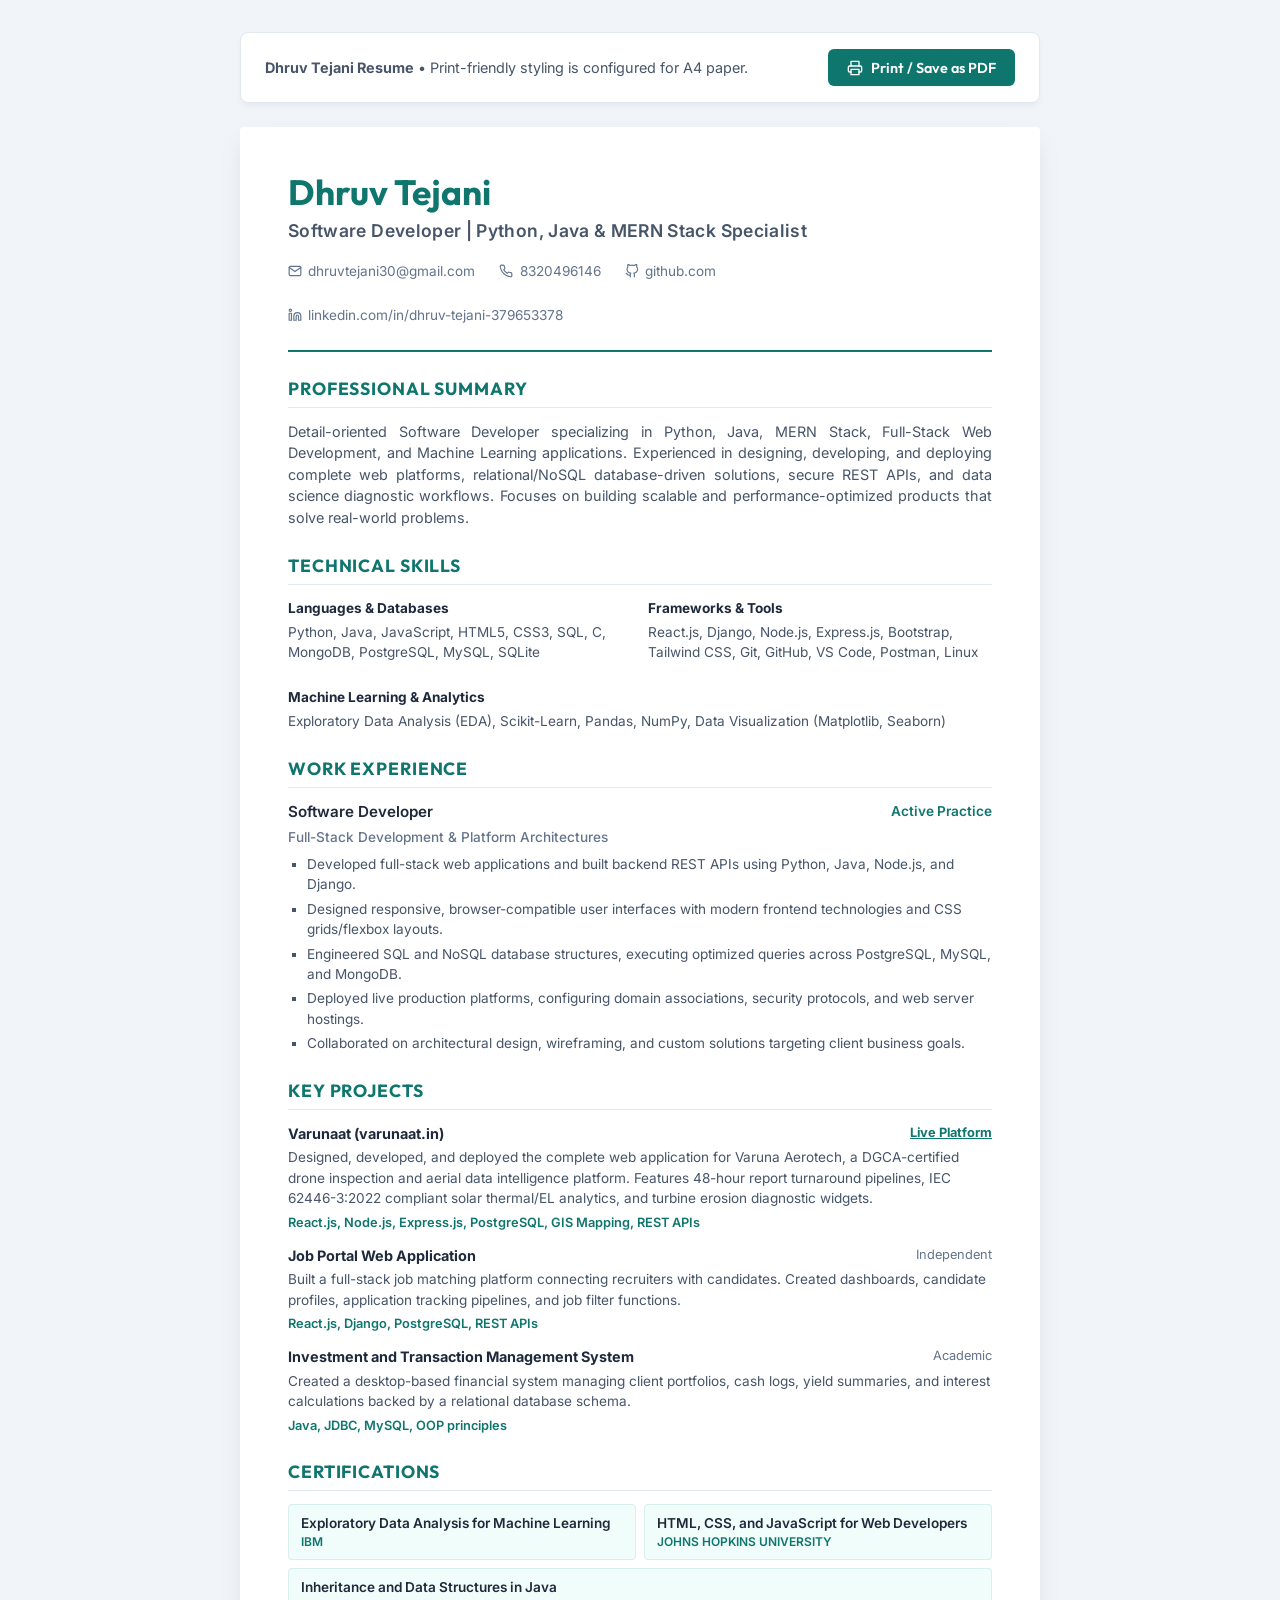
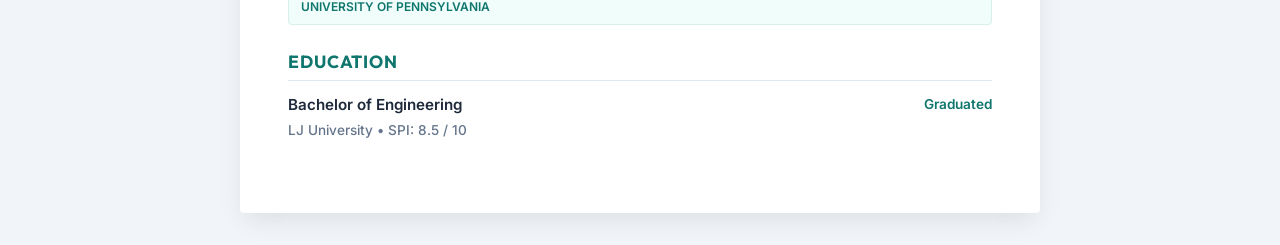
==== resume.html @ b04ad843 "Add files via upload" ====
<!DOCTYPE html>
<html lang="en">
<head>
  <meta charset="UTF-8">
  <meta name="viewport" content="width=device-width, initial-scale=1.0">
  <title>Resume - Dhruv Tejani</title>
  <link href="https://fonts.googleapis.com/css2?family=Inter:wght@300;400;500;600;700;800&family=Outfit:wght@400;600;700&display=swap" rel="stylesheet">
  <style>
    :root {
      --bg-web: #f1f5f9;
      --bg-resume: #ffffff;
      --text-main: #1e293b;
      --text-sub: #475569;
      --text-muted: #64748b;
      --accent: #0f766e;
      --accent-light: #f0fdfa;
      --border: #e2e8f0;
      
      --font-heading: 'Outfit', sans-serif;
      --font-body: 'Inter', sans-serif;
    }

    * {
      box-sizing: border-box;
      margin: 0;
      padding: 0;
    }

    body {
      font-family: var(--font-body);
      background-color: var(--bg-web);
      color: var(--text-main);
      line-height: 1.5;
      padding: 2rem 1rem;
    }

    /* Print Controller Bar */
    .print-bar {
      max-width: 800px;
      margin: 0 auto 1.5rem auto;
      background: #ffffff;
      border: 1px solid var(--border);
      border-radius: 8px;
      padding: 1rem 1.5rem;
      display: flex;
      justify-content: space-between;
      align-items: center;
      box-shadow: 0 4px 6px -1px rgb(0 0 0 / 0.05);
    }

    .print-info {
      font-size: 0.9rem;
      color: var(--text-sub);
    }

    .print-btn {
      font-family: var(--font-heading);
      background-color: var(--accent);
      color: white;
      border: none;
      padding: 0.6rem 1.2rem;
      font-weight: 600;
      border-radius: 6px;
      cursor: pointer;
      display: inline-flex;
      align-items: center;
      gap: 0.5rem;
      font-size: 0.9rem;
      transition: background-color 0.2s;
    }

    .print-btn:hover {
      background-color: #0d5c56;
    }

    /* Resume Document Wrapper (Simulated A4) */
    .resume-page {
      max-width: 800px;
      margin: 0 auto;
      background-color: var(--bg-resume);
      padding: 3rem;
      box-shadow: 0 10px 25px -5px rgb(0 0 0 / 0.1);
      border-radius: 4px;
      position: relative;
    }

    /* Header */
    .header {
      border-bottom: 2px solid var(--accent);
      padding-bottom: 1.5rem;
      margin-bottom: 1.5rem;
    }

    .name {
      font-family: var(--font-heading);
      font-size: 2.2rem;
      font-weight: 700;
      color: var(--accent);
      line-height: 1;
      margin-bottom: 0.5rem;
    }

    .title {
      font-size: 1.1rem;
      font-weight: 600;
      color: var(--text-sub);
      margin-bottom: 1rem;
      letter-spacing: 0.02em;
    }

    .contact-info {
      display: flex;
      flex-wrap: wrap;
      gap: 1.5rem;
      font-size: 0.85rem;
      color: var(--text-muted);
    }

    .contact-item {
      display: flex;
      align-items: center;
      gap: 0.4rem;
    }

    .contact-item a {
      color: inherit;
      text-decoration: none;
    }

    .contact-item a:hover {
      color: var(--accent);
    }

    /* Sections */
    .section {
      margin-bottom: 1.5rem;
    }

    .section-title {
      font-family: var(--font-heading);
      font-size: 1.1rem;
      font-weight: 700;
      text-transform: uppercase;
      letter-spacing: 0.05em;
      color: var(--accent);
      border-bottom: 1px solid var(--border);
      padding-bottom: 0.3rem;
      margin-bottom: 0.8rem;
    }

    .about-text {
      font-size: 0.9rem;
      color: var(--text-sub);
      text-align: justify;
    }

    /* Grid Layout for Skills */
    .skills-grid {
      display: grid;
      grid-template-columns: repeat(2, 1fr);
      gap: 1rem;
    }

    .skill-category {
      font-size: 0.85rem;
    }

    .skill-category-title {
      font-weight: 700;
      color: var(--text-main);
      margin-bottom: 0.25rem;
    }

    .skill-list {
      color: var(--text-sub);
    }

    /* Timeline Items (Experience, Education) */
    .item {
      margin-bottom: 1.2rem;
    }

    .item:last-child {
      margin-bottom: 0;
    }

    .item-header {
      display: flex;
      justify-content: space-between;
      font-weight: 600;
      font-size: 0.95rem;
      margin-bottom: 0.25rem;
    }

    .item-title {
      color: var(--text-main);
    }

    .item-date {
      color: var(--accent);
      font-size: 0.85rem;
    }

    .item-subtitle {
      font-size: 0.85rem;
      color: var(--text-muted);
      font-weight: 500;
      margin-bottom: 0.4rem;
    }

    .item-details {
      list-style-type: square;
      padding-left: 1.2rem;
      font-size: 0.85rem;
      color: var(--text-sub);
    }

    .item-details li {
      margin-bottom: 0.25rem;
    }

    /* Certifications Grid */
    .certs-list {
      display: grid;
      grid-template-columns: repeat(2, 1fr);
      gap: 0.5rem;
      font-size: 0.85rem;
      color: var(--text-sub);
    }

    .cert-item {
      background: var(--accent-light);
      border: 1px solid rgba(15, 118, 110, 0.1);
      padding: 0.5rem 0.75rem;
      border-radius: 4px;
    }

    .cert-name {
      font-weight: 600;
      color: var(--text-main);
    }

    .cert-org {
      font-size: 0.75rem;
      color: var(--accent);
      text-transform: uppercase;
      font-weight: 600;
    }

    /* Projects in Resume */
    .resume-projects {
      display: flex;
      flex-direction: column;
      gap: 0.8rem;
    }

    .proj-item {
      font-size: 0.85rem;
    }

    .proj-name {
      font-weight: 700;
      font-size: 0.9rem;
      color: var(--text-main);
      display: flex;
      justify-content: space-between;
    }

    .proj-desc {
      color: var(--text-sub);
      margin-top: 0.2rem;
    }

    .proj-tech {
      font-weight: 600;
      color: var(--accent);
      font-size: 0.8rem;
      margin-top: 0.25rem;
    }

    /* Print Media Query */
    @media print {
      body {
        background-color: #ffffff;
        color: #000000;
        padding: 0;
      }

      .print-bar {
        display: none;
      }

      .resume-page {
        box-shadow: none;
        padding: 0;
        margin: 0;
        max-width: 100%;
      }

      .section {
        page-break-inside: avoid;
      }
    }
  </style>
</head>
<body>

  <!-- Top bar shown on web view only -->
  <div class="print-bar">
    <div class="print-info">
      <strong>Dhruv Tejani Resume</strong> &bull; Print-friendly styling is configured for A4 paper.
    </div>
    <button class="print-btn" onclick="window.print()">
      <svg width="16" height="16" viewBox="0 0 24 24" fill="none" stroke="currentColor" stroke-width="2" stroke-linecap="round" stroke-linejoin="round"><polyline points="6 9 6 2 18 2 18 9"></polyline><path d="M6 18H4a2 2 0 0 1-2-2v-5a2 2 0 0 1 2-2h16a2 2 0 0 1 2 2v5a2 2 0 0 1-2 2h-2"></path><rect x="6" y="14" width="12" height="8"></rect></svg>
      Print / Save as PDF
    </button>
  </div>

  <!-- Resume Page Content -->
  <div class="resume-page">
    
    <!-- Header -->
    <header class="header">
      <h1 class="name">Dhruv Tejani</h1>
      <div class="title">Software Developer | Python, Java &amp; MERN Stack Specialist</div>
      
      <div class="contact-info">
        <div class="contact-item">
          <svg width="14" height="14" viewBox="0 0 24 24" fill="none" stroke="currentColor" stroke-width="2" stroke-linecap="round" stroke-linejoin="round"><path d="M4 4h16c1.1 0 2 .9 2 2v12c0 1.1-.9 2-2 2H4c-1.1 0-2-.9-2-2V6c0-1.1.9-2 2-2z"></path><polyline points="22,6 12,13 2,6"></polyline></svg>
          <a href="mailto:dhruvtejani30@gmail.com">dhruvtejani30@gmail.com</a>
        </div>
        <div class="contact-item">
          <svg width="14" height="14" viewBox="0 0 24 24" fill="none" stroke="currentColor" stroke-width="2" stroke-linecap="round" stroke-linejoin="round"><path d="M22 16.92v3a2 2 0 0 1-2.18 2 19.79 19.79 0 0 1-8.63-3.07 19.5 19.5 0 0 1-6-6 19.79 19.79 0 0 1-3.07-8.67A2 2 0 0 1 4.11 2h3a2 2 0 0 1 2 1.72 12.84 12.84 0 0 0 .7 2.81 2 2 0 0 1-.45 2.11L8.09 9.91a16 16 0 0 0 6 6l1.27-1.27a2 2 0 0 1 2.11-.45 12.84 12.84 0 0 0 2.81.7A2 2 0 0 1 22 16.92z"></path></svg>
          <a href="tel:8320496146">8320496146</a>
        </div>
        <div class="contact-item">
          <svg width="14" height="14" viewBox="0 0 24 24" fill="none" stroke="currentColor" stroke-width="2" stroke-linecap="round" stroke-linejoin="round"><path d="M9 19c-5 1.5-5-2.5-7-3m14 6v-3.87a3.37 3.37 0 0 0-.94-2.61c3.14-.35 6.44-1.54 6.44-7A5.44 5.44 0 0 0 20 4.77 5.07 5.07 0 0 0 19.91 1S18.73.65 16 2.48a13.38 13.38 0 0 0-7 0C6.27.65 5.09 1 5.09 1A5.07 5.07 0 0 0 5 4.77a5.44 5.44 0 0 0-1.5 3.78c0 5.42 3.3 6.61 6.44 7A3.37 3.37 0 0 0 9 18.13V22"></path></svg>
          <a href="https://github.com" target="_blank">github.com</a>
        </div>
        <div class="contact-item">
          <svg width="14" height="14" viewBox="0 0 24 24" fill="none" stroke="currentColor" stroke-width="2" stroke-linecap="round" stroke-linejoin="round"><path d="M16 8a6 6 0 0 1 6 6v7h-4v-7a2 2 0 0 0-2-2 2 2 0 0 0-2 2v7h-4v-7a6 6 0 0 1 6-6z"></path><rect x="2" y="9" width="4" height="12"></rect><circle cx="4" cy="4" r="2"></circle></svg>
          <a href="https://www.linkedin.com/in/dhruv-tejani-379653378?utm_source=share_via&utm_content=profile&utm_medium=member_android" target="_blank">linkedin.com/in/dhruv-tejani-379653378</a>
        </div>
      </div>
    </header>

    <!-- Professional Summary -->
    <section class="section">
      <h2 class="section-title">Professional Summary</h2>
      <p class="about-text">
        Detail-oriented Software Developer specializing in Python, Java, MERN Stack, Full-Stack Web Development, and Machine Learning applications. Experienced in designing, developing, and deploying complete web platforms, relational/NoSQL database-driven solutions, secure REST APIs, and data science diagnostic workflows. Focuses on building scalable and performance-optimized products that solve real-world problems.
      </p>
    </section>

    <!-- Skills -->
    <section class="section">
      <h2 class="section-title">Technical Skills</h2>
      <div class="skills-grid">
        <div class="skill-category">
          <div class="skill-category-title">Languages &amp; Databases</div>
          <div class="skill-list">Python, Java, JavaScript, HTML5, CSS3, SQL, C, MongoDB, PostgreSQL, MySQL, SQLite</div>
        </div>
        <div class="skill-category">
          <div class="skill-category-title">Frameworks &amp; Tools</div>
          <div class="skill-list">React.js, Django, Node.js, Express.js, Bootstrap, Tailwind CSS, Git, GitHub, VS Code, Postman, Linux</div>
        </div>
        <div class="skill-category" style="grid-column: span 2; margin-top: 0.5rem;">
          <div class="skill-category-title">Machine Learning &amp; Analytics</div>
          <div class="skill-list">Exploratory Data Analysis (EDA), Scikit-Learn, Pandas, NumPy, Data Visualization (Matplotlib, Seaborn)</div>
        </div>
      </div>
    </section>

    <!-- Professional Experience -->
    <section class="section">
      <h2 class="section-title">Work Experience</h2>
      <div class="item">
        <div class="item-header">
          <span class="item-title">Software Developer</span>
          <span class="item-date">Active Practice</span>
        </div>
        <div class="item-subtitle">Full-Stack Development &amp; Platform Architectures</div>
        <ul class="item-details">
          <li>Developed full-stack web applications and built backend REST APIs using Python, Java, Node.js, and Django.</li>
          <li>Designed responsive, browser-compatible user interfaces with modern frontend technologies and CSS grids/flexbox layouts.</li>
          <li>Engineered SQL and NoSQL database structures, executing optimized queries across PostgreSQL, MySQL, and MongoDB.</li>
          <li>Deployed live production platforms, configuring domain associations, security protocols, and web server hostings.</li>
          <li>Collaborated on architectural design, wireframing, and custom solutions targeting client business goals.</li>
        </ul>
      </div>
    </section>

    <!-- Featured Projects -->
    <section class="section">
      <h2 class="section-title">Key Projects</h2>
      <div class="resume-projects">
        <div class="proj-item">
          <div class="proj-name">
            <span>Varunaat (varunaat.in)</span>
            <a href="https://varunaat.in" target="_blank" style="color: var(--accent); text-decoration: underline; font-size: 0.8rem;">Live Platform</a>
          </div>
          <p class="proj-desc">Designed, developed, and deployed the complete web application for Varuna Aerotech, a DGCA-certified drone inspection and aerial data intelligence platform. Features 48-hour report turnaround pipelines, IEC 62446-3:2022 compliant solar thermal/EL analytics, and turbine erosion diagnostic widgets.</p>
          <div class="proj-tech">React.js, Node.js, Express.js, PostgreSQL, GIS Mapping, REST APIs</div>
        </div>
        
        <div class="proj-item">
          <div class="proj-name">
            <span>Job Portal Web Application</span>
            <span style="font-size: 0.8rem; font-weight: normal; color: var(--text-muted);">Independent</span>
          </div>
          <p class="proj-desc">Built a full-stack job matching platform connecting recruiters with candidates. Created dashboards, candidate profiles, application tracking pipelines, and job filter functions.</p>
          <div class="proj-tech">React.js, Django, PostgreSQL, REST APIs</div>
        </div>

        <div class="proj-item">
          <div class="proj-name">
            <span>Investment and Transaction Management System</span>
            <span style="font-size: 0.8rem; font-weight: normal; color: var(--text-muted);">Academic</span>
          </div>
          <p class="proj-desc">Created a desktop-based financial system managing client portfolios, cash logs, yield summaries, and interest calculations backed by a relational database schema.</p>
          <div class="proj-tech">Java, JDBC, MySQL, OOP principles</div>
        </div>
      </div>
    </section>

    <!-- Certifications -->
    <section class="section">
      <h2 class="section-title">Certifications</h2>
      <div class="certs-list">
        <div class="cert-item">
          <div class="cert-name">Exploratory Data Analysis for Machine Learning</div>
          <div class="cert-org">IBM</div>
        </div>
        <div class="cert-item">
          <div class="cert-name">HTML, CSS, and JavaScript for Web Developers</div>
          <div class="cert-org">Johns Hopkins University</div>
        </div>
        <div class="cert-item" style="grid-column: span 2;">
          <div class="cert-name">Inheritance and Data Structures in Java</div>
          <div class="cert-org">University of Pennsylvania</div>
        </div>
      </div>
    </section>

    <!-- Education -->
    <section class="section">
      <h2 class="section-title">Education</h2>
      <div class="item">
        <div class="item-header">
          <span class="item-title">Bachelor of Engineering</span>
          <span class="item-date">Graduated</span>
        </div>
        <div class="item-subtitle">LJ University &bull; SPI: 8.5 / 10</div>
      </div>
    </section>

  </div>
</body>
</html>
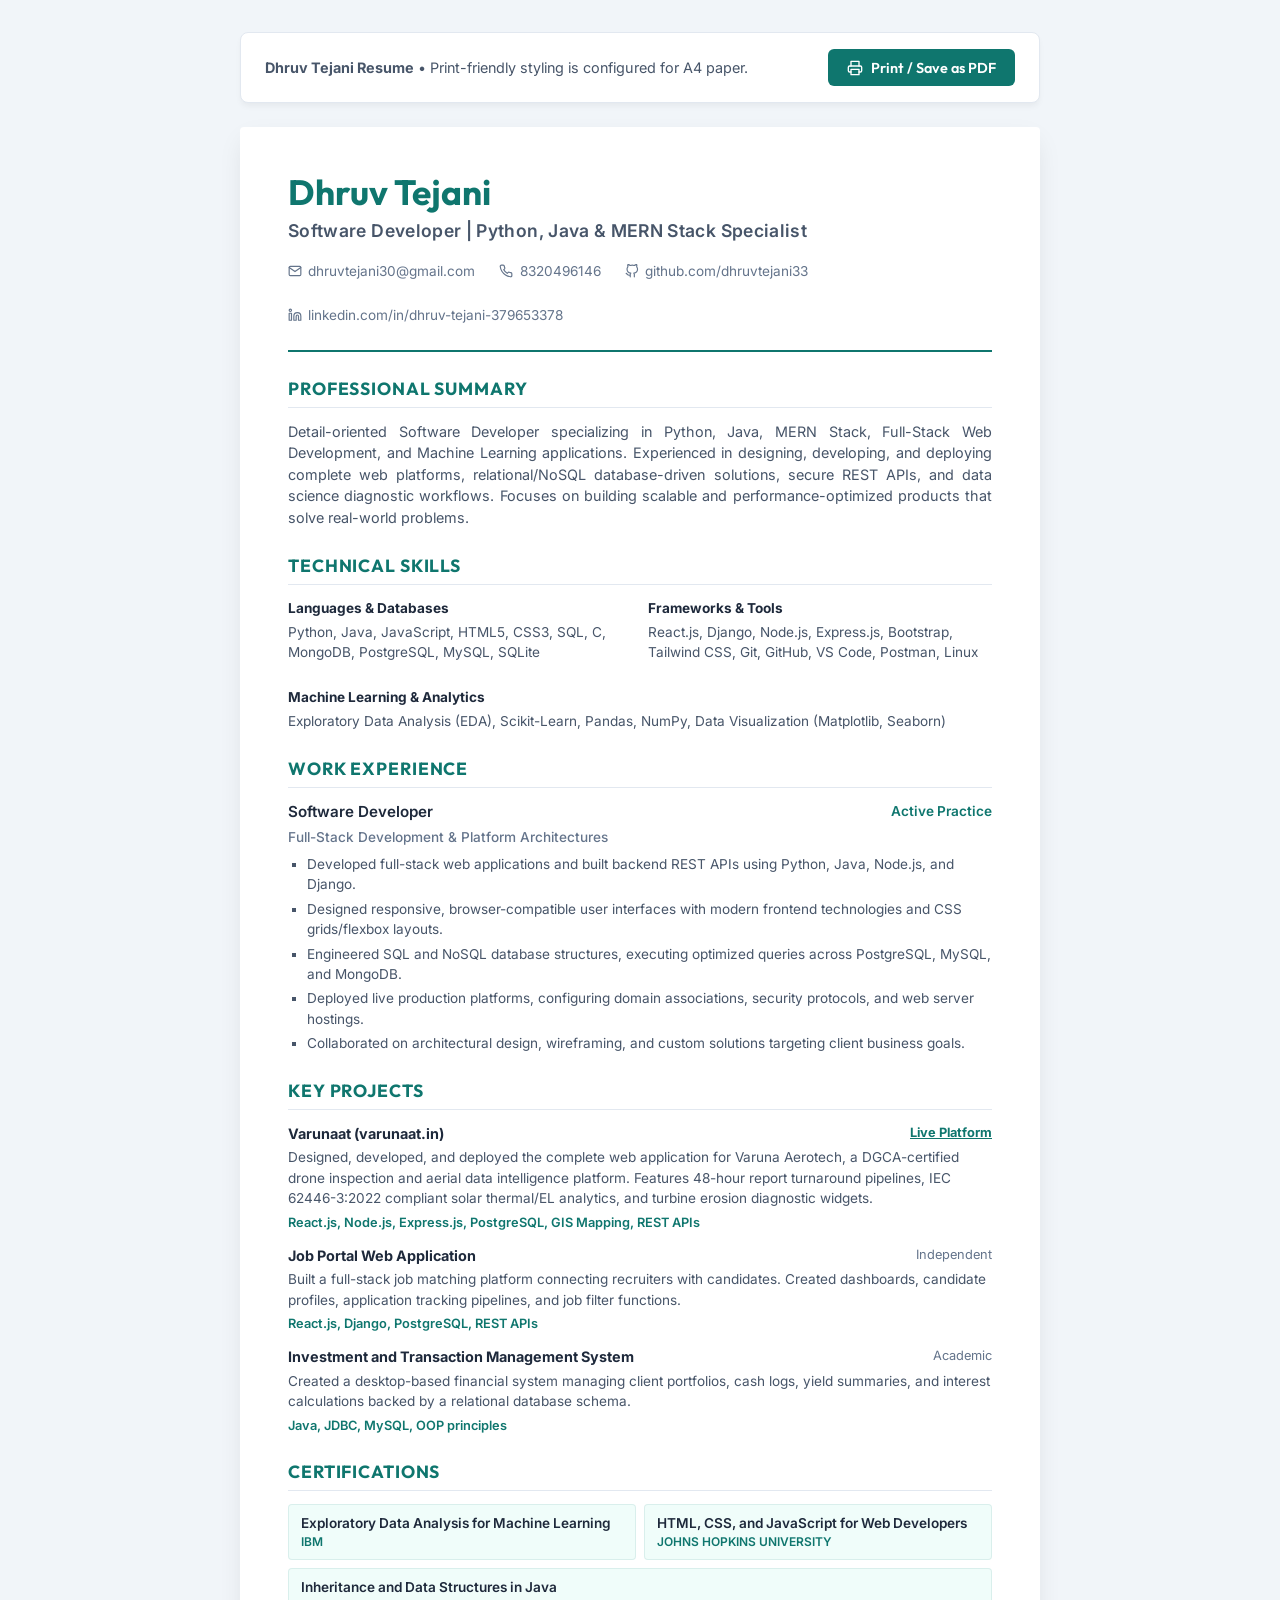
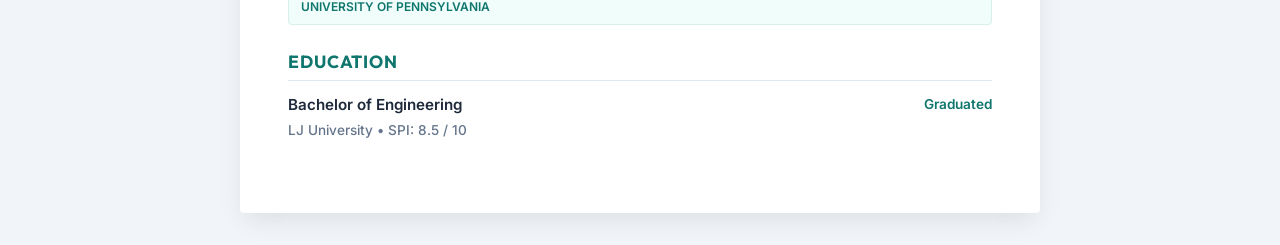
==== commit 6068f457: "Update resume.html" ====
--- a/resume.html
+++ b/resume.html
@@ -335,7 +335,7 @@
         </div>
         <div class="contact-item">
           <svg width="14" height="14" viewBox="0 0 24 24" fill="none" stroke="currentColor" stroke-width="2" stroke-linecap="round" stroke-linejoin="round"><path d="M9 19c-5 1.5-5-2.5-7-3m14 6v-3.87a3.37 3.37 0 0 0-.94-2.61c3.14-.35 6.44-1.54 6.44-7A5.44 5.44 0 0 0 20 4.77 5.07 5.07 0 0 0 19.91 1S18.73.65 16 2.48a13.38 13.38 0 0 0-7 0C6.27.65 5.09 1 5.09 1A5.07 5.07 0 0 0 5 4.77a5.44 5.44 0 0 0-1.5 3.78c0 5.42 3.3 6.61 6.44 7A3.37 3.37 0 0 0 9 18.13V22"></path></svg>
-          <a href="https://github.com" target="_blank">github.com</a>
+          <a href="https://github.com/dhruvtejani33" target="_blank">github.com/dhruvtejani33</a>
         </div>
         <div class="contact-item">
           <svg width="14" height="14" viewBox="0 0 24 24" fill="none" stroke="currentColor" stroke-width="2" stroke-linecap="round" stroke-linejoin="round"><path d="M16 8a6 6 0 0 1 6 6v7h-4v-7a2 2 0 0 0-2-2 2 2 0 0 0-2 2v7h-4v-7a6 6 0 0 1 6-6z"></path><rect x="2" y="9" width="4" height="12"></rect><circle cx="4" cy="4" r="2"></circle></svg>
